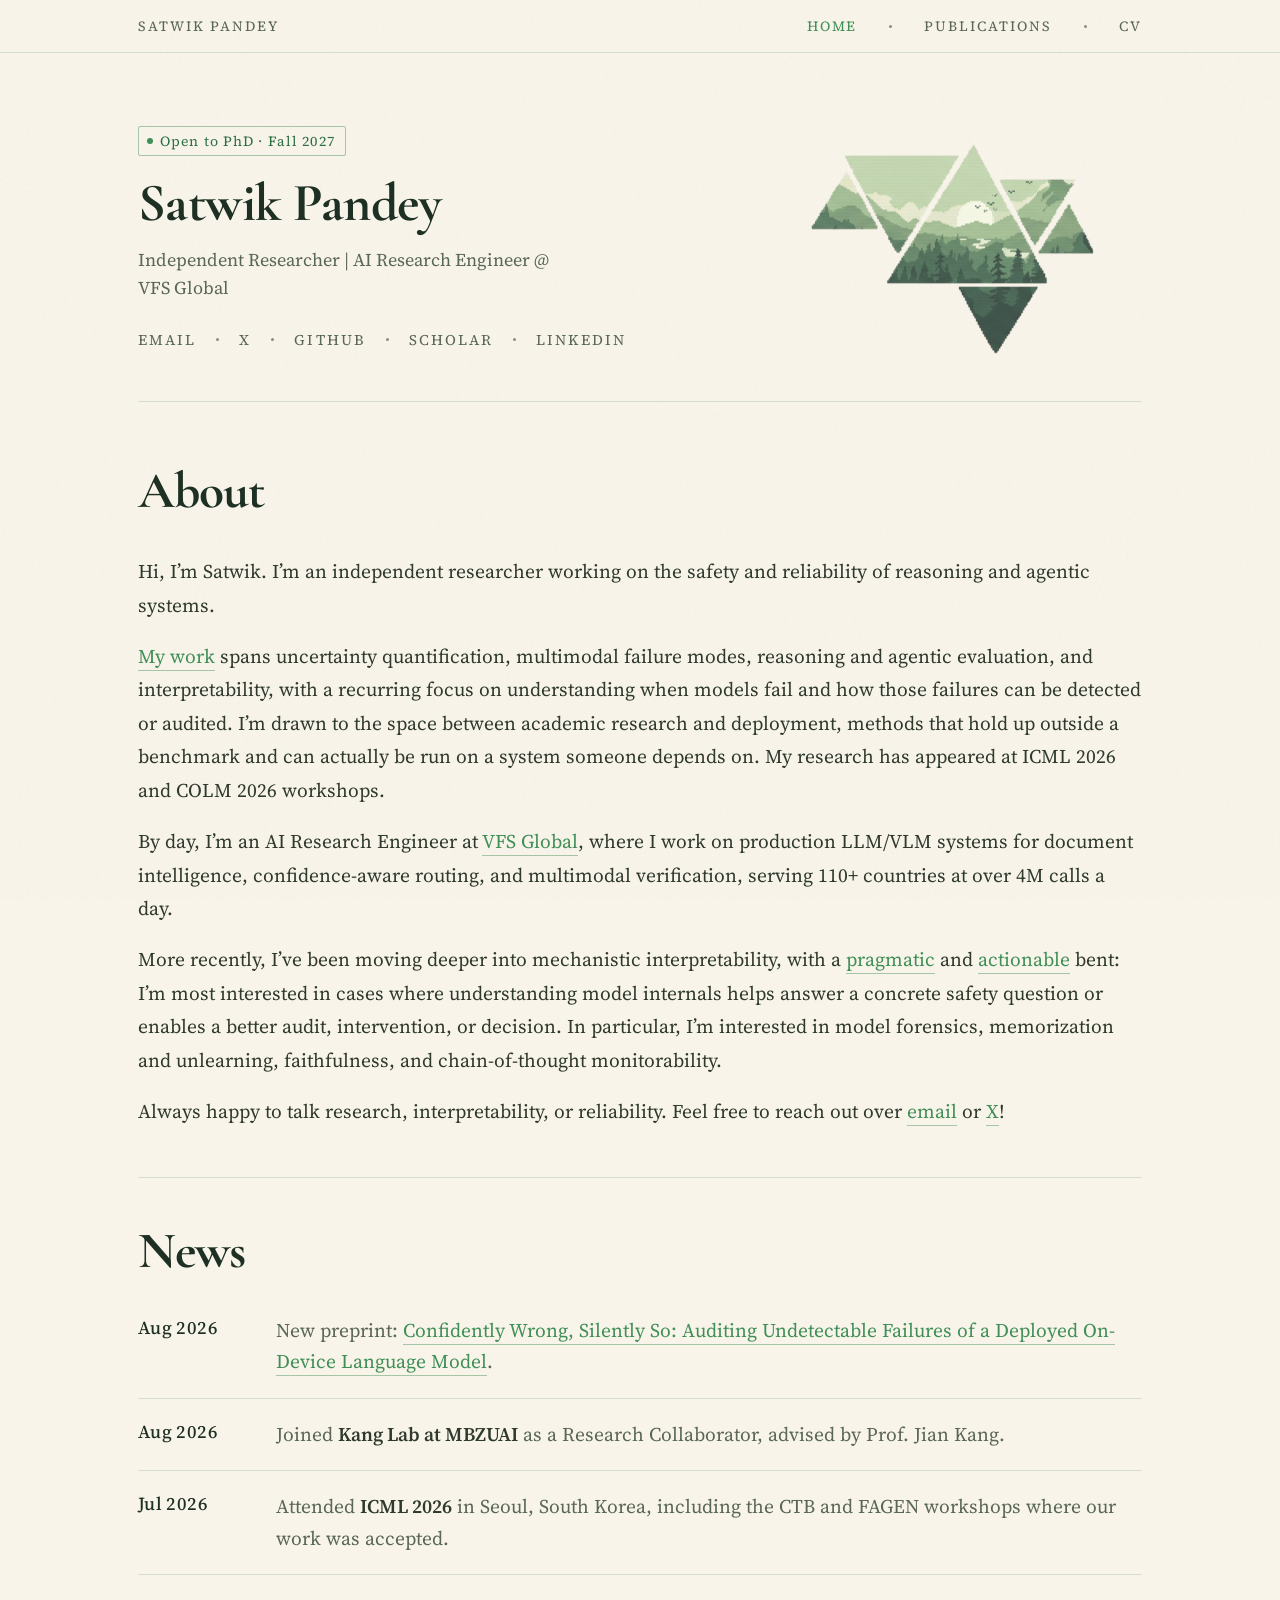
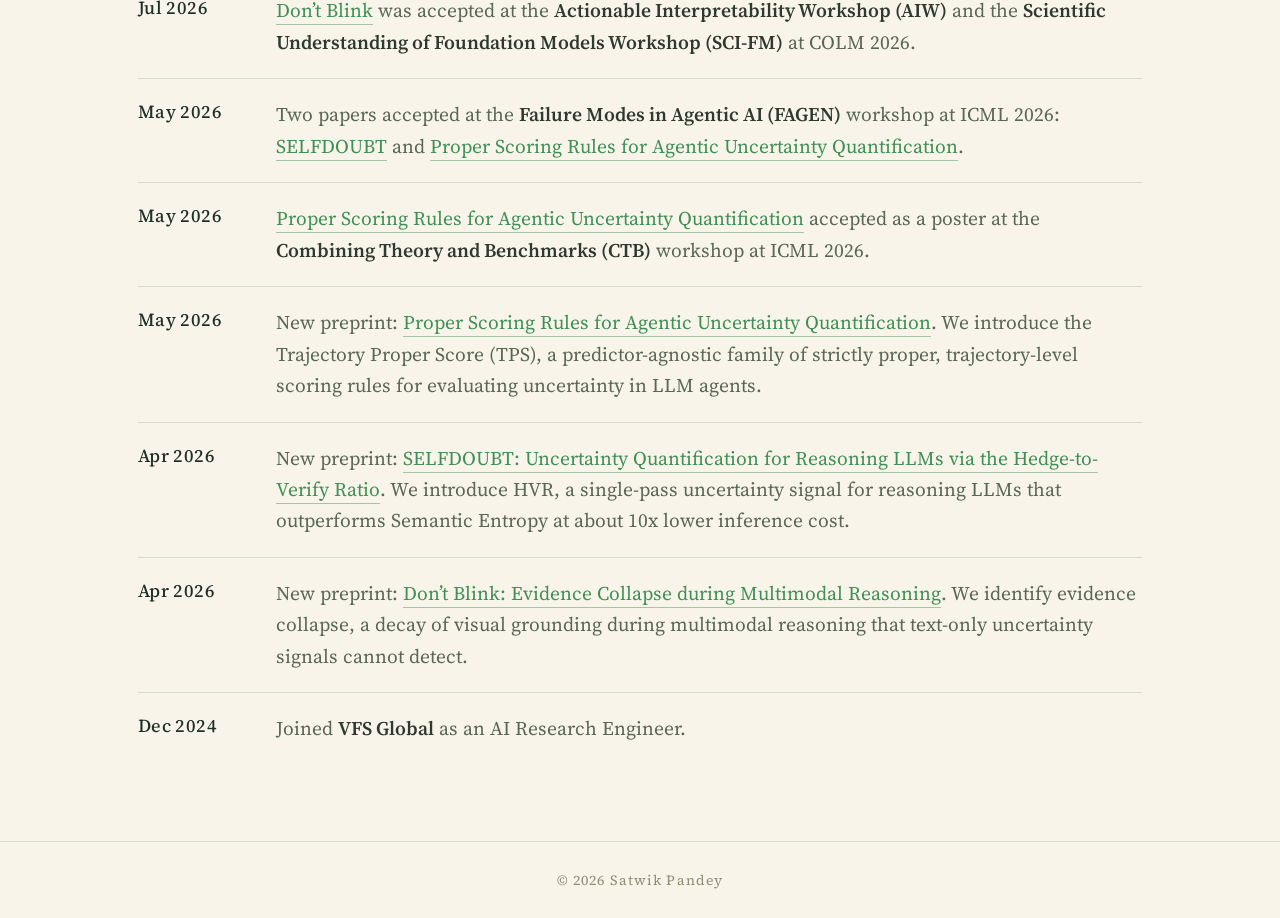
==== index.html @ 923b1b7b "completing about section" ====
<!DOCTYPE html>
<html lang="en">
<head>
<meta charset="UTF-8">
<meta name="viewport" content="width=device-width, initial-scale=1.0">
<title>Satwik Pandey</title>

<link rel="icon" type="image/svg+xml" href="favicon-animated.svg">
<link rel="shortcut icon" href="favicon-32x32.png">
<link rel="icon" type="image/png" sizes="32x32" href="favicon-32x32.png">
<link rel="icon" type="image/png" sizes="16x16" href="favicon-16x16.png">
<link rel="apple-touch-icon" sizes="180x180" href="apple-touch-icon.png">
<link rel="icon" type="image/png" sizes="512x512" href="favicon-512.png">

<link rel="preconnect" href="https://fonts.googleapis.com">
<link rel="preconnect" href="https://fonts.gstatic.com" crossorigin>
<link href="https://fonts.googleapis.com/css2?family=Cormorant+Garamond:ital,wght@0,300;0,400;0,500;0,600;0,700;1,300;1,400&family=EB+Garamond:ital,wght@0,400;0,500;1,400&family=Fraunces:opsz,wght@9..144,400;9..144,500;9..144,600;9..144,700&family=Libre+Baskerville:wght@400;700&family=Lora:wght@400;500;600&family=Newsreader:opsz,wght@6..72,400;6..72,500;6..72,600;6..72,700&family=Source+Serif+4:opsz,wght@8..60,400;8..60,500;8..60,600&family=Spectral:wght@400;500;600;700&display=swap" rel="stylesheet">

<style>
  *, *::before, *::after { box-sizing: border-box; margin: 0; padding: 0; }

  :root {
    --bg:              #f8f4ea;
    --surface:         #efe7d8;
    --text:            #2f3a2d;
    --text-muted:      #596754;
    --text-dim:        #8c8d74;
    --green:           #3f8f56;
    --green-dim:       #2c6f42;
    --green-faint:     rgba(63, 143, 86, 0.08);
    --green-edge:      rgba(63, 143, 86, 0.20);
    --green-border:    rgba(63, 143, 86, 0.45);
    --green-hover:     #61ad76;
    --heading:         #1e2f23;
    /* Font pair experiments: uncomment one pair and comment the active pair. */
    /* Original */
    /* --font-display: 'Cormorant Garamond', Georgia, serif; */
    /* --font-body:    'EB Garamond', Georgia, serif; */

    /* Round 1: cleaner editorial */
    /* --font-display: 'Newsreader', Georgia, serif;
    --font-body:    'Source Serif 4', Georgia, serif; */

    /* Round 2: distinctive / sharp */
    /* --font-display: 'Fraunces', Georgia, serif; 
    --font-body:    'Source Serif 4', Georgia, serif; */

    /* Round 3: classic / stable */
    /* --font-display: 'Libre Baskerville', Georgia, serif;
    --font-body:    'Lora', Georgia, serif; */

    /* Round 4: original title feel, cleaner body */
    --font-display: 'Cormorant Garamond', Georgia, serif;
    --font-body:    'Source Serif 4', Georgia, serif;

    /* Round 5: cohesive literary */
    /* --font-display: 'Spectral', Georgia, serif; */
    /* --font-body:    'Spectral', Georgia, serif; */
  }

  html { font-size: 18px; background: var(--bg); color: var(--text); -webkit-font-smoothing: antialiased; }
  body { font-family: var(--font-body); min-height: 100vh; position: relative; overflow-x: hidden; transition: background-color 0.25s ease, color 0.25s ease; }

  body::before {
    content: '';
    position: fixed;
    inset: 0;
    background-image: url("data:image/svg+xml,%3Csvg viewBox='0 0 256 256' xmlns='http://www.w3.org/2000/svg'%3E%3Cfilter id='noise'%3E%3CfeTurbulence type='fractalNoise' baseFrequency='0.9' numOctaves='4' stitchTiles='stitch'/%3E%3C/filter%3E%3Crect width='100%25' height='100%25' filter='url(%23noise)' opacity='1'/%3E%3C/svg%3E");
    opacity: 0.025;
    pointer-events: none;
    z-index: 0;
  }

  .container { max-width: 1100px; margin: 0 auto; padding: 0 48px; position: relative; z-index: 1; }

  .navbar { position: relative; z-index: 10; border-bottom: 1px solid var(--green-edge); padding: 0; }
  .navbar-inner { max-width: 1100px; margin: 0 auto; padding: 0 48px; display: flex; align-items: center; justify-content: space-between; height: 52px; }
  .navbar-name, .navbar-links a {
    font-family: var(--font-body); font-size: 0.78rem; letter-spacing: 0.14em; text-transform: uppercase;
    color: var(--text-muted); text-decoration: none; transition: color 0.2s;
  }
  .navbar-name { white-space: nowrap; }
  .navbar-name:hover, .navbar-links a:hover, .navbar-links a.active { color: var(--green); }
  .navbar-links { display: flex; align-items: center; gap: 32px; }
  .navbar-links .nav-dot { width: 3px; height: 3px; border-radius: 50%; background: var(--text-dim); }

  header { position: relative; padding-top: 64px; padding-bottom: 0; display: grid; grid-template-columns: 1fr 1fr; align-items: start; min-height: 300px; }
  .header-left { padding-top: 8px; }
  .phd-badge { display: inline-flex; align-items: center; gap: 7px; font-family: var(--font-body); font-size: 0.78rem; letter-spacing: 0.08em; color: var(--green-dim); border: 1px solid var(--green-border); border-radius: 2px; padding: 4px 10px 4px 8px; margin-bottom: 20px; }
  .phd-badge-dot { width: 6px; height: 6px; border-radius: 50%; background: var(--green); flex-shrink: 0; }
  .site-name { font-family: var(--font-display); font-weight: 700; font-size: clamp(2.5rem, 4.2vw, 4.4rem); letter-spacing: -0.01em; line-height: 1; color: var(--heading); margin-bottom: 16px; white-space: nowrap; }
  .site-tagline { font-size: 1rem; line-height: 1.55; color: var(--text-muted); margin-bottom: 28px; max-width: 430px; }
  .header-links { display: flex; gap: 20px; align-items: center; }
  .header-links a { font-family: var(--font-body); font-size: 0.82rem; letter-spacing: 0.14em; text-transform: uppercase; color: var(--text-muted); text-decoration: none; transition: color 0.2s; }
  .header-links a:hover { color: var(--green); }
  .header-links .dot { width: 3px; min-width: 3px; height: 3px; flex: 0 0 3px; border-radius: 50%; background: var(--text-dim); }

  .hero-visual { position: absolute; right: -190px; top: -28px; width: 760px; height: 430px; cursor: pointer; perspective: 1200px; transition: transform 0.08s linear; }
  .hero-visual:focus-visible { outline: 1px solid var(--green-border); outline-offset: 8px; }
  .hero-image { position: absolute; left: 50%; top: 50%; object-fit: contain; backface-visibility: hidden; -webkit-backface-visibility: hidden; mix-blend-mode: multiply; transition: transform 0.7s ease, opacity 0.7s ease; }
  .hero-image--tri { width: 100%; height: 100%; opacity: 0.8; filter: saturate(0.9) brightness(1.02) contrast(0.96); transform: translate(-50%, -50%) rotateY(0deg); }
  .hero-image--portrait { width: 252px; height: 252px; border-radius: 50%; object-fit: cover; object-position: center top; opacity: 1; filter: saturate(0.94) brightness(1) contrast(1); transform: translate(-50%, -50%) rotateY(180deg); }
  .hero-visual.is-flipped .hero-image--tri { transform: translate(-50%, -50%) rotateY(-180deg); }
  .hero-visual.is-flipped .hero-image--portrait { transform: translate(-50%, -50%) rotateY(0deg); }

  .content-stack { padding-top: 64px; padding-bottom: 96px; border-top: 1px solid var(--green-edge); margin-top: 48px; }
  .section-block { display: grid; grid-template-columns: 220px minmax(0, 1fr); gap: 0 72px; padding: 48px 0; border-bottom: 1px solid var(--green-edge); }
  .section-block:first-child { padding-top: 0; }
  .section-block:last-child { border-bottom: none; padding-bottom: 0; }

  .section-label { font-family: var(--font-body); font-size: 0.82rem; font-weight: 500; letter-spacing: 0.2em; text-transform: uppercase; color: var(--text-dim); }

  .about-section { display: block; }
  .about-section .section-label,
  .news-section .section-label { font-family: var(--font-display); font-size: clamp(2.05rem, 4vw, 3.15rem); font-weight: 700; letter-spacing: -0.02em; line-height: 1; text-transform: none; color: var(--heading); margin-bottom: 38px; }
  .about-body { width: 100%; max-width: none; }
  .about-body p { font-size: 1.08rem; font-weight: 400; line-height: 1.72; color: var(--text); margin-bottom: 18px; }
  .about-body p:last-child { margin-bottom: 0; }
  .about-body a { color: var(--green); text-decoration: none; border-bottom: 1px solid var(--green-border); transition: color 0.2s, border-color 0.2s; }
  .about-body a:hover { color: var(--green-hover); border-color: var(--green-hover); }

  .news-section { display: block; }
  .news-list { display: flex; flex-direction: column; gap: 0; width: 100%; }
  .news-item { display: grid; grid-template-columns: 110px minmax(0, 1fr); gap: 0 28px; padding: 20px 0; border-bottom: 1px solid var(--green-edge); }
  .news-item:first-child { padding-top: 0; }
  .news-item:last-child { border-bottom: none; padding-bottom: 0; }
  .news-date { font-size: 1.02rem; color: var(--heading); font-weight: 500; letter-spacing: 0.02em; white-space: nowrap; }
  .news-text { font-size: 1.08rem; font-weight: 400; line-height: 1.62; color: var(--text-muted); }
  .news-text strong { color: var(--text); font-weight: 600; }
  .news-text a { color: var(--green); text-decoration: none; border-bottom: 1px solid var(--green-border); transition: color 0.2s, border-color 0.2s; }
  .news-text a:hover { color: var(--green-hover); border-color: var(--green-hover); }

  footer { border-top: 1px solid var(--green-edge); padding: 28px 0; text-align: center; position: relative; z-index: 1; }
  footer p { font-size: 0.78rem; letter-spacing: 0.08em; color: var(--text-dim); font-family: var(--font-body); }
  footer a { color: var(--text-dim); text-decoration: none; transition: color 0.2s; }
  footer a:hover { color: var(--green); }

  @media (max-width: 768px) {
    .container { padding: 0 24px; }
    .navbar-inner { padding: 0 16px; }
    .navbar-name, .navbar-links a { font-size: 0.68rem; letter-spacing: 0.1em; }
    .navbar-links { gap: 10px; }
    header { grid-template-columns: 1fr; min-height: auto; padding-top: 40px; }
    .header-links { flex-wrap: wrap; row-gap: 14px; }
    .hero-visual { position: relative; right: auto; top: auto; width: 100%; max-width: 280px; height: 250px; margin: 32px auto 0; display: block; }
    .hero-image--portrait { width: 154px; height: 154px; }
    .content-stack { padding-top: 52px; }
    .section-block { grid-template-columns: 1fr; gap: 24px; padding: 42px 0; }
    .about-section .section-label,
    .news-section .section-label { margin-bottom: 30px; }
    .news-item { grid-template-columns: 1fr; gap: 4px; }
  }
</style>
</head>
<body>

<nav class="navbar">
  <div class="navbar-inner">
    <a href="index.html" class="navbar-name">Satwik Pandey</a>
    <div class="navbar-links">
      <a href="index.html" class="active" aria-current="page">Home</a>
      <div class="nav-dot"></div>
      <a href="publications.html">Publications</a>
      <div class="nav-dot"></div>
      <a href="cv.html">CV</a>
    </div>
  </div>
</nav>

<div class="container">
  <header>
    <div class="header-left">
      <div class="phd-badge">
        <span class="phd-badge-dot"></span>
        Open to PhD · Fall 2027
      </div>
      <h1 class="site-name">Satwik Pandey</h1>
      <p class="site-tagline">Independent Researcher | AI Research Engineer @ VFS Global</p>
      <nav class="header-links">
        <a href="mailto:psatwik2711@gmail.com">Email</a>
        <div class="dot"></div>
        <a href="https://x.com/ergo_edge" target="_blank" rel="noopener">X</a>
        <div class="dot"></div>
        <a href="https://github.com/satwik2711" target="_blank" rel="noopener">GitHub</a>
        <div class="dot"></div>
        <a href="https://scholar.google.com/citations?view_op=list_works&hl=en&authuser=2&user=28p0C3wAAAAJ" target="_blank" rel="noopener">Scholar</a>
        <div class="dot"></div>
        <a href="https://linkedin.com/in/satwik-pandey" target="_blank" rel="noopener">LinkedIn</a>
      </nav>
    </div>

    <figure class="hero-visual" id="heroVisual" role="button" tabindex="0" aria-label="Switch between portrait and triangle artwork" aria-pressed="false">
      <img class="hero-image hero-image--tri" src="tri-green.png" alt="Green pixel-art triangles containing a mountain, forest, and lake" onerror="this.style.display='none'" />
      <img class="hero-image hero-image--portrait" src="resume-img.jpg" alt="Satwik Pandey" onerror="this.style.display='none'" />
    </figure>
  </header>

  <main class="content-stack">
    <section class="section-block about-section">
      <h2 class="section-label">About</h2>
      <div class="about-body">
        <p>Hi, I’m Satwik. I’m an independent researcher working on the safety and reliability of reasoning and agentic systems.</p>
        <p><a href="publications.html">My work</a> spans uncertainty quantification, multimodal failure modes, reasoning and agentic evaluation, and interpretability, with a recurring focus on understanding when models fail and how those failures can be detected or audited. I’m drawn to the space between academic research and deployment, methods that hold up outside a benchmark and can actually be run on a system someone depends on. My research has appeared at ICML 2026 and COLM 2026 workshops.</p>
        <p>By day, I’m an AI Research Engineer at <a href="https://www.vfsglobal.com/en/general/about.html?from_section=0" target="_blank" rel="noopener">VFS Global</a>, where I work on production LLM/VLM systems for document intelligence, confidence-aware routing, and multimodal verification, serving 110+ countries at over 4M calls a day.</p>
        <p>More recently, I’ve been moving deeper into mechanistic interpretability, with a <a href="https://www.alignmentforum.org/posts/StENzDcD3kpfGJssR/a-pragmatic-vision-for-interpretability" target="_blank" rel="noopener">pragmatic</a> and <a href="https://actionable-interpretability-guide.github.io/paper.pdf" target="_blank" rel="noopener">actionable</a> bent: I’m most interested in cases where understanding model internals helps answer a concrete safety question or enables a better audit, intervention, or decision. In particular, I’m interested in model forensics, memorization and unlearning, faithfulness, and chain-of-thought monitorability.</p>
        <p>Always happy to talk research, interpretability, or reliability. Feel free to reach out over <a href="mailto:psatwik2711@gmail.com">email</a> or <a href="https://x.com/ergo_edge" target="_blank" rel="noopener">X</a>!</p>
      </div>
    </section>

    <section class="section-block news-section">
      <h2 class="section-label">News</h2>
      <div class="news-list">
        <div class="news-item">
          <div class="news-date">Aug 2026</div>
          <p class="news-text">New preprint: <a href="https://arxiv.org/abs/2608.23663" target="_blank" rel="noopener">Confidently Wrong, Silently So: Auditing Undetectable Failures of a Deployed On-Device Language Model</a>.</p>
        </div>
        <div class="news-item">
          <div class="news-date">Aug 2026</div>
          <p class="news-text">Joined <strong>Kang Lab at MBZUAI</strong> as a Research Collaborator, advised by Prof. Jian Kang.</p>
        </div>
        <div class="news-item">
          <div class="news-date">Jul 2026</div>
          <p class="news-text">Attended <strong>ICML 2026</strong> in Seoul, South Korea, including the CTB and FAGEN workshops where our work was accepted.</p>
        </div>
        <div class="news-item">
          <div class="news-date">Jul 2026</div>
          <p class="news-text"><a href="https://arxiv.org/abs/2604.04207" target="_blank" rel="noopener">Don’t Blink</a> was accepted at the <strong>Actionable Interpretability Workshop (AIW)</strong> and the <strong>Scientific Understanding of Foundation Models Workshop (SCI-FM)</strong> at COLM 2026.</p>
        </div>
        <div class="news-item">
          <div class="news-date">May 2026</div>
          <p class="news-text">Two papers accepted at the <strong>Failure Modes in Agentic AI (FAGEN)</strong> workshop at ICML 2026: <a href="https://arxiv.org/abs/2604.06389" target="_blank" rel="noopener">SELFDOUBT</a> and <a href="https://arxiv.org/abs/2605.24756" target="_blank" rel="noopener">Proper Scoring Rules for Agentic Uncertainty Quantification</a>.</p>
        </div>
        <div class="news-item">
          <div class="news-date">May 2026</div>
          <p class="news-text"><a href="https://arxiv.org/abs/2605.24756" target="_blank" rel="noopener">Proper Scoring Rules for Agentic Uncertainty Quantification</a> accepted as a poster at the <strong>Combining Theory and Benchmarks (CTB)</strong> workshop at ICML 2026.</p>
        </div>
        <div class="news-item">
          <div class="news-date">May 2026</div>
          <p class="news-text">New preprint: <a href="https://arxiv.org/abs/2605.24756" target="_blank" rel="noopener">Proper Scoring Rules for Agentic Uncertainty Quantification</a>. We introduce the Trajectory Proper Score (TPS), a predictor-agnostic family of strictly proper, trajectory-level scoring rules for evaluating uncertainty in LLM agents.</p>
        </div>
        <div class="news-item">
          <div class="news-date">Apr 2026</div>
          <p class="news-text">New preprint: <a href="https://arxiv.org/abs/2604.06389" target="_blank" rel="noopener">SELFDOUBT: Uncertainty Quantification for Reasoning LLMs via the Hedge-to-Verify Ratio</a>. We introduce HVR, a single-pass uncertainty signal for reasoning LLMs that outperforms Semantic Entropy at about 10x lower inference cost.</p>
        </div>
        <div class="news-item">
          <div class="news-date">Apr 2026</div>
          <p class="news-text">New preprint: <a href="https://arxiv.org/abs/2604.04207" target="_blank" rel="noopener">Don’t Blink: Evidence Collapse during Multimodal Reasoning</a>. We identify evidence collapse, a decay of visual grounding during multimodal reasoning that text-only uncertainty signals cannot detect.</p>
        </div>
        <div class="news-item">
          <div class="news-date">Dec 2024</div>
          <p class="news-text">Joined <strong>VFS Global</strong> as an AI Research Engineer.</p>
        </div>
      </div>
    </section>

  </main>
</div>

<footer>
  <div class="container">
    <p>© 2026 Satwik Pandey</p>
  </div>
</footer>

<script>
  const hero = document.getElementById('heroVisual');
  if (hero) {
    const prefersReducedMotion = window.matchMedia('(prefers-reduced-motion: reduce)').matches;
    const flipHero = () => {
      hero.classList.toggle('is-flipped');
      hero.setAttribute('aria-pressed', hero.classList.contains('is-flipped'));
    };

    hero.addEventListener('click', flipHero);
    hero.addEventListener('keydown', (event) => {
      if (event.key === 'Enter' || event.key === ' ') {
        event.preventDefault();
        flipHero();
      }
    });

    if (!prefersReducedMotion) {
      setInterval(flipHero, 10000);
    }

    window.addEventListener('scroll', () => {
      const y = Math.min(window.scrollY, 300);
      hero.style.transform = 'translateY(' + (y * 0.04) + 'px)';
    }, { passive: true });
  }
</script>

</body>
</html>
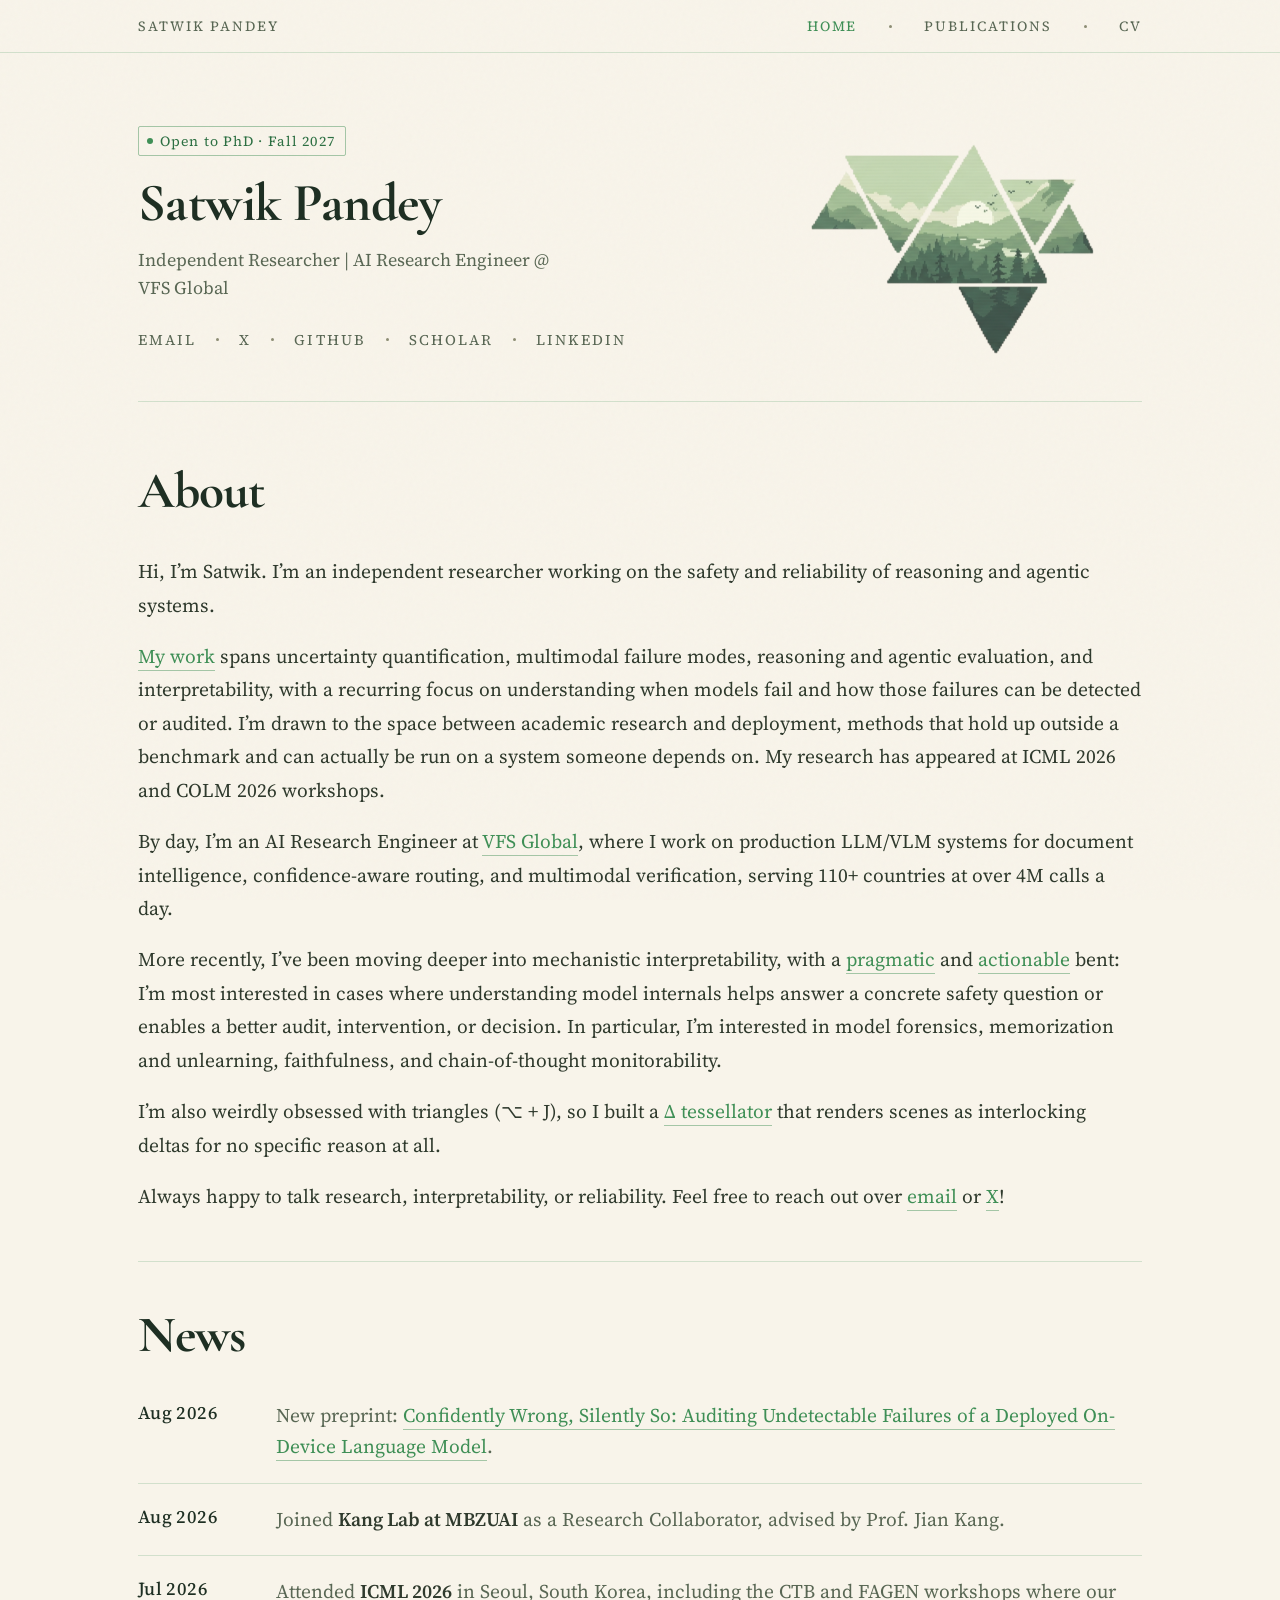
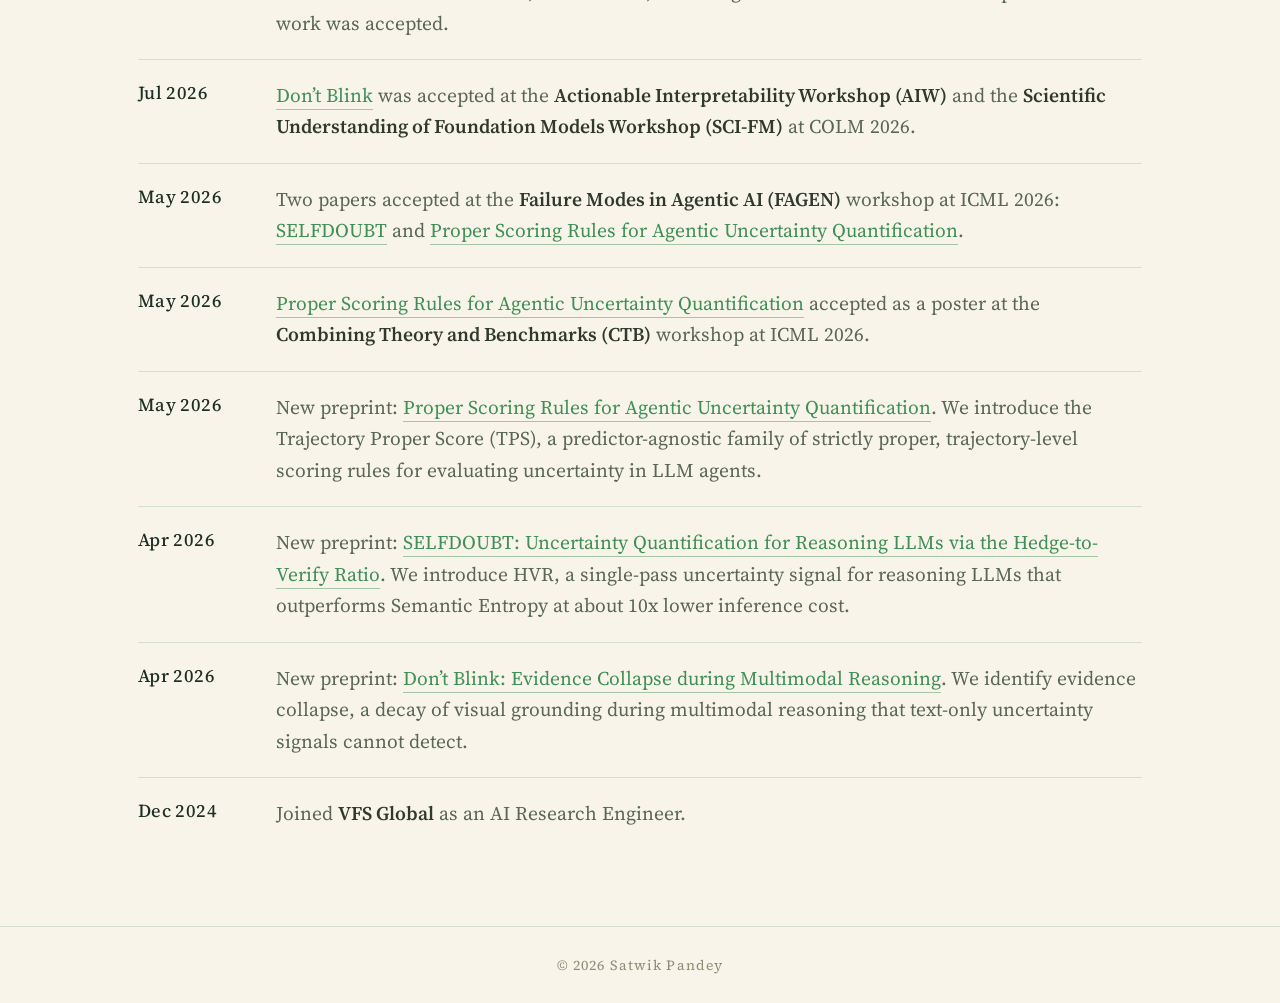
==== commit 9a332c3a: "tessalator" ====
--- a/index.html
+++ b/index.html
@@ -6,11 +6,11 @@
 <title>Satwik Pandey</title>
 
 <link rel="icon" type="image/svg+xml" href="favicon-animated.svg">
-<link rel="shortcut icon" href="favicon-32x32.png">
-<link rel="icon" type="image/png" sizes="32x32" href="favicon-32x32.png">
-<link rel="icon" type="image/png" sizes="16x16" href="favicon-16x16.png">
-<link rel="apple-touch-icon" sizes="180x180" href="apple-touch-icon.png">
-<link rel="icon" type="image/png" sizes="512x512" href="favicon-512.png">
+<link rel="shortcut icon" href="artifacts/favicons/favicon-32x32.png">
+<link rel="icon" type="image/png" sizes="32x32" href="artifacts/favicons/favicon-32x32.png">
+<link rel="icon" type="image/png" sizes="16x16" href="artifacts/favicons/favicon-16x16.png">
+<link rel="apple-touch-icon" sizes="180x180" href="artifacts/favicons/apple-touch-icon.png">
+<link rel="icon" type="image/png" sizes="512x512" href="artifacts/favicons/favicon-512.png">
 
 <link rel="preconnect" href="https://fonts.googleapis.com">
 <link rel="preconnect" href="https://fonts.gstatic.com" crossorigin>
@@ -190,8 +190,8 @@
     </div>
 
     <figure class="hero-visual" id="heroVisual" role="button" tabindex="0" aria-label="Switch between portrait and triangle artwork" aria-pressed="false">
-      <img class="hero-image hero-image--tri" src="tri-green.png" alt="Green pixel-art triangles containing a mountain, forest, and lake" onerror="this.style.display='none'" />
-      <img class="hero-image hero-image--portrait" src="resume-img.jpg" alt="Satwik Pandey" onerror="this.style.display='none'" />
+      <img class="hero-image hero-image--tri" src="artifacts/images/tri-green.png" alt="Green pixel-art triangles containing a mountain, forest, and lake" onerror="this.style.display='none'" />
+      <img class="hero-image hero-image--portrait" src="artifacts/images/resume-img.jpg" alt="Satwik Pandey" onerror="this.style.display='none'" />
     </figure>
   </header>
 
@@ -203,6 +203,7 @@
         <p><a href="publications.html">My work</a> spans uncertainty quantification, multimodal failure modes, reasoning and agentic evaluation, and interpretability, with a recurring focus on understanding when models fail and how those failures can be detected or audited. I’m drawn to the space between academic research and deployment, methods that hold up outside a benchmark and can actually be run on a system someone depends on. My research has appeared at ICML 2026 and COLM 2026 workshops.</p>
         <p>By day, I’m an AI Research Engineer at <a href="https://www.vfsglobal.com/en/general/about.html?from_section=0" target="_blank" rel="noopener">VFS Global</a>, where I work on production LLM/VLM systems for document intelligence, confidence-aware routing, and multimodal verification, serving 110+ countries at over 4M calls a day.</p>
         <p>More recently, I’ve been moving deeper into mechanistic interpretability, with a <a href="https://www.alignmentforum.org/posts/StENzDcD3kpfGJssR/a-pragmatic-vision-for-interpretability" target="_blank" rel="noopener">pragmatic</a> and <a href="https://actionable-interpretability-guide.github.io/paper.pdf" target="_blank" rel="noopener">actionable</a> bent: I’m most interested in cases where understanding model internals helps answer a concrete safety question or enables a better audit, intervention, or decision. In particular, I’m interested in model forensics, memorization and unlearning, faithfulness, and chain-of-thought monitorability.</p>
+        <p>I’m also weirdly obsessed with triangles (⌥ + J), so I built a <a href="triangles.html">∆ tessellator</a> that renders scenes as interlocking deltas for no specific reason at all.</p>
         <p>Always happy to talk research, interpretability, or reliability. Feel free to reach out over <a href="mailto:psatwik2711@gmail.com">email</a> or <a href="https://x.com/ergo_edge" target="_blank" rel="noopener">X</a>!</p>
       </div>
     </section>
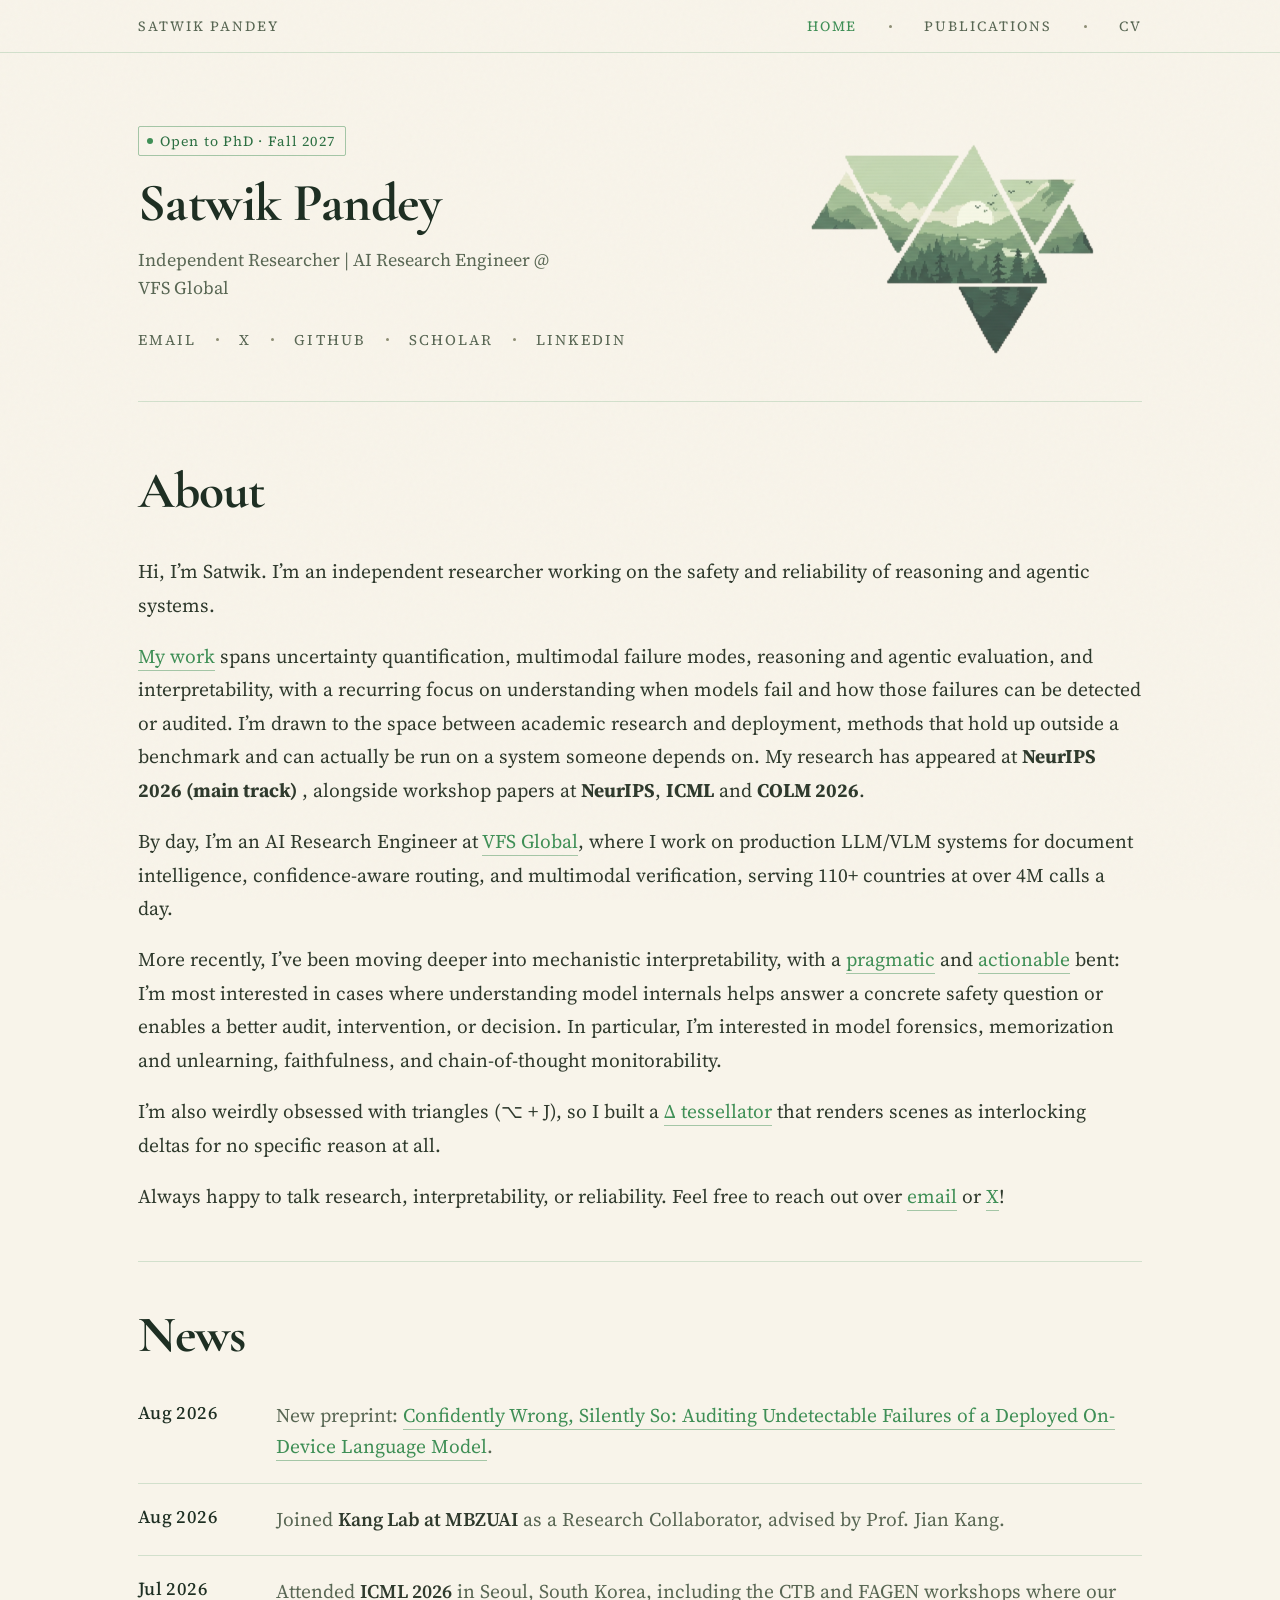
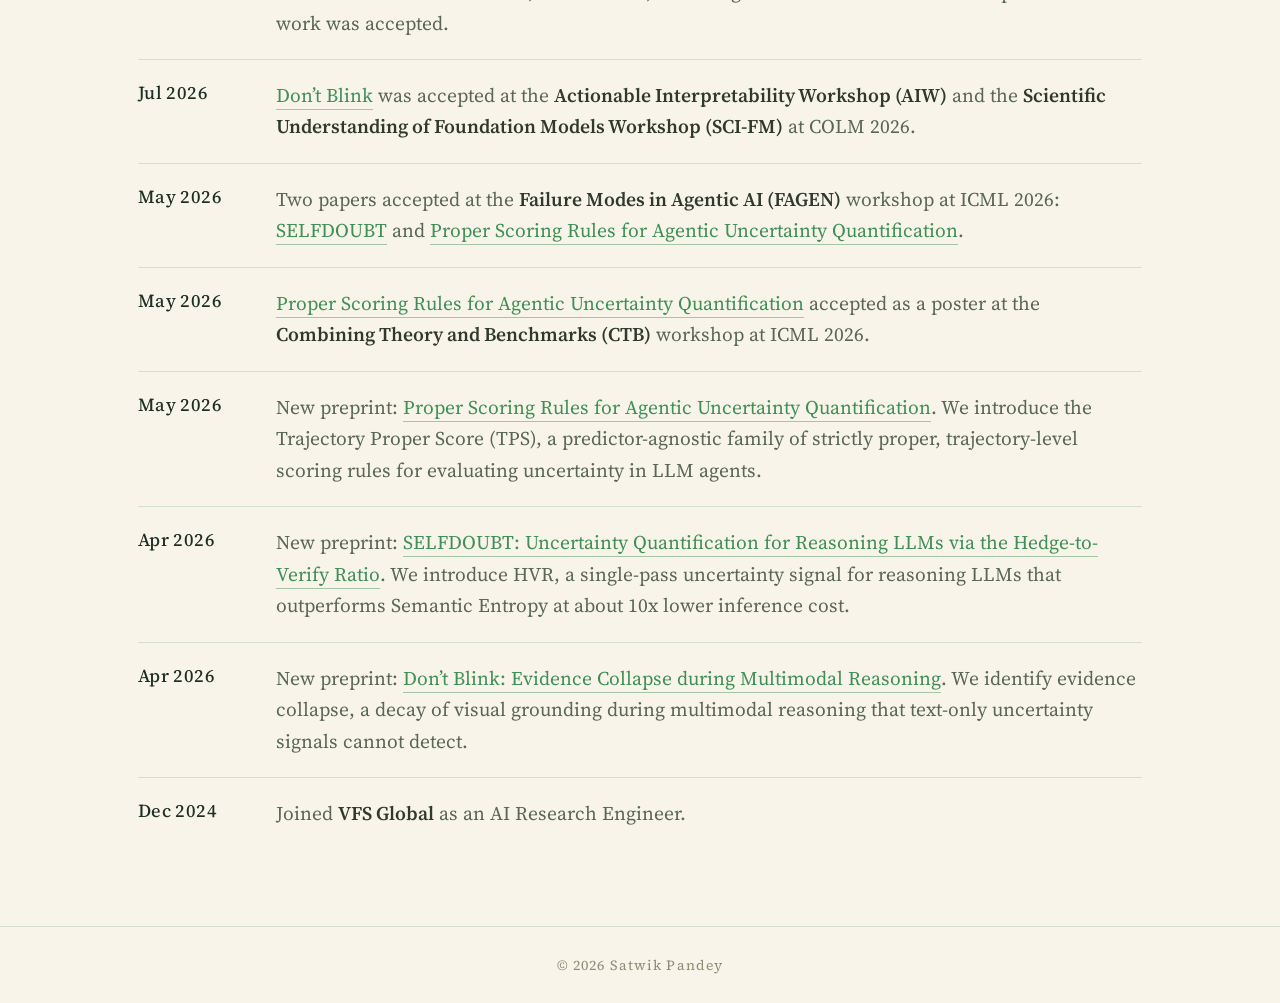
==== commit bd723e82: "updated resumes" ====
--- a/index.html
+++ b/index.html
@@ -200,7 +200,7 @@
       <h2 class="section-label">About</h2>
       <div class="about-body">
         <p>Hi, I’m Satwik. I’m an independent researcher working on the safety and reliability of reasoning and agentic systems.</p>
-        <p><a href="publications.html">My work</a> spans uncertainty quantification, multimodal failure modes, reasoning and agentic evaluation, and interpretability, with a recurring focus on understanding when models fail and how those failures can be detected or audited. I’m drawn to the space between academic research and deployment, methods that hold up outside a benchmark and can actually be run on a system someone depends on. My research has appeared at ICML 2026 and COLM 2026 workshops.</p>
+        <p><a href="publications.html">My work</a> spans uncertainty quantification, multimodal failure modes, reasoning and agentic evaluation, and interpretability, with a recurring focus on understanding when models fail and how those failures can be detected or audited. I’m drawn to the space between academic research and deployment, methods that hold up outside a benchmark and can actually be run on a system someone depends on. My research has appeared at <strong>NeurIPS 2026 (main track)</strong> , alongside workshop papers at <strong>NeurIPS</strong>, <strong>ICML</strong> and <strong>COLM 2026</strong>.</p>
         <p>By day, I’m an AI Research Engineer at <a href="https://www.vfsglobal.com/en/general/about.html?from_section=0" target="_blank" rel="noopener">VFS Global</a>, where I work on production LLM/VLM systems for document intelligence, confidence-aware routing, and multimodal verification, serving 110+ countries at over 4M calls a day.</p>
         <p>More recently, I’ve been moving deeper into mechanistic interpretability, with a <a href="https://www.alignmentforum.org/posts/StENzDcD3kpfGJssR/a-pragmatic-vision-for-interpretability" target="_blank" rel="noopener">pragmatic</a> and <a href="https://actionable-interpretability-guide.github.io/paper.pdf" target="_blank" rel="noopener">actionable</a> bent: I’m most interested in cases where understanding model internals helps answer a concrete safety question or enables a better audit, intervention, or decision. In particular, I’m interested in model forensics, memorization and unlearning, faithfulness, and chain-of-thought monitorability.</p>
         <p>I’m also weirdly obsessed with triangles (⌥ + J), so I built a <a href="triangles.html">∆ tessellator</a> that renders scenes as interlocking deltas for no specific reason at all.</p>
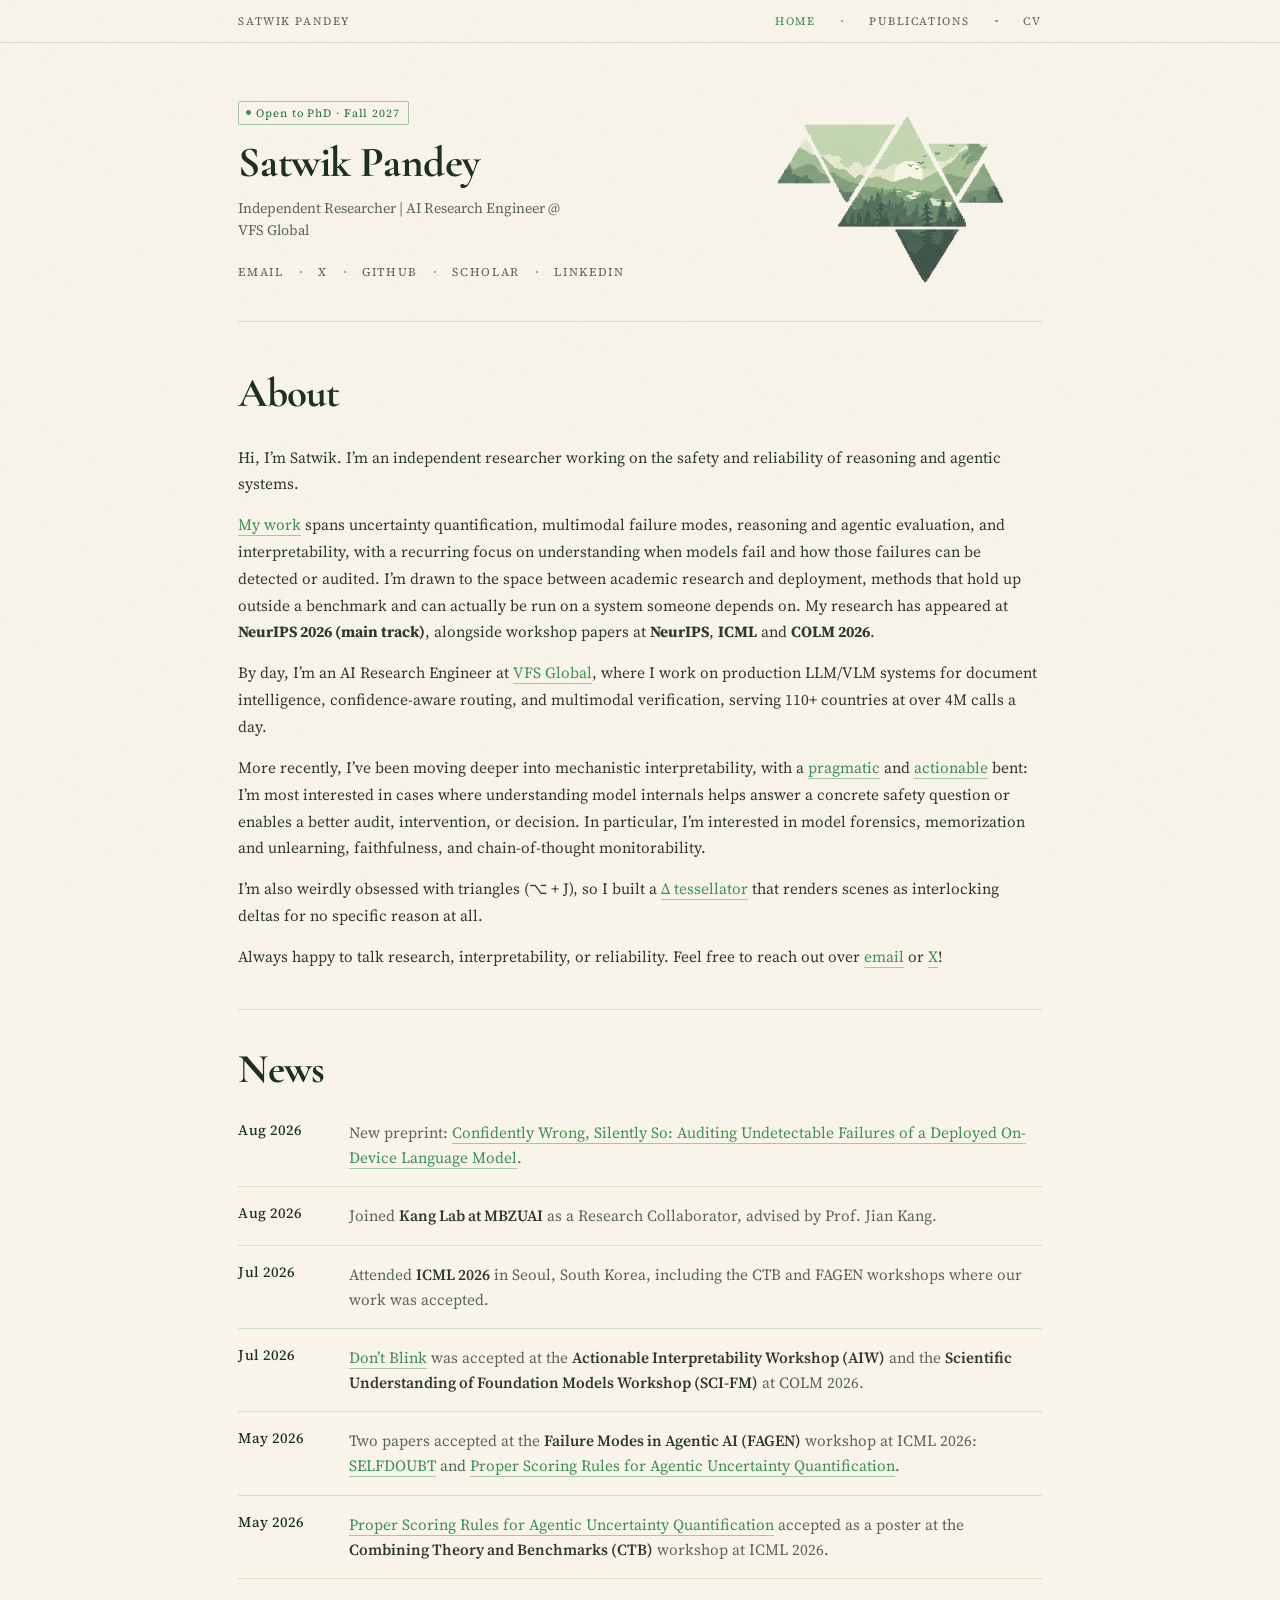
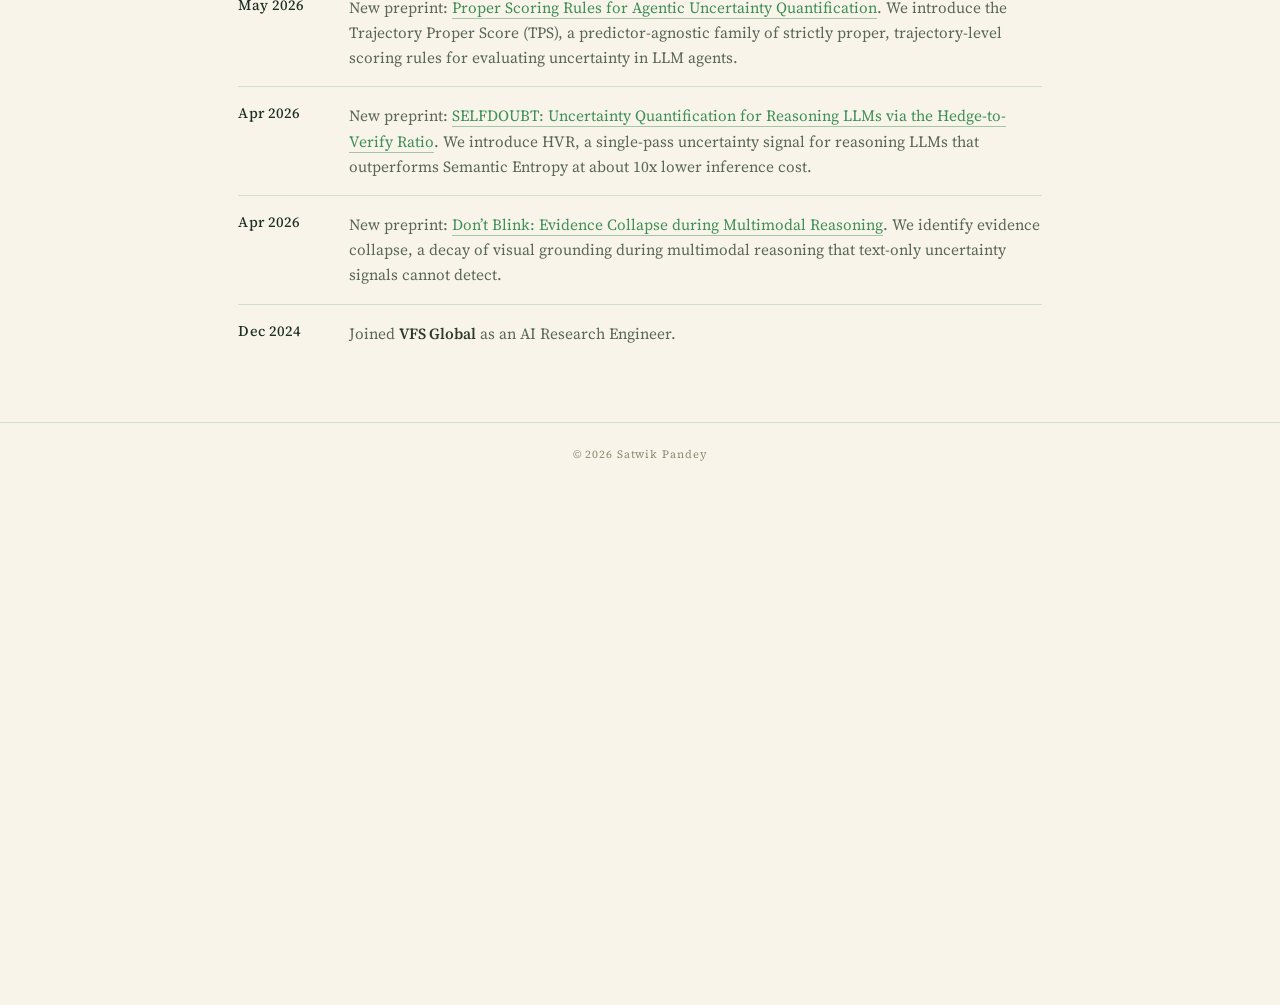
==== commit e6cb27cd: "0.8" ====
--- a/index.html
+++ b/index.html
@@ -150,6 +150,9 @@
     .news-section .section-label { margin-bottom: 30px; }
     .news-item { grid-template-columns: 1fr; gap: 4px; }
   }
+
+  /* Site-wide 80% scale; min-height compensates so short pages still fill the screen. */
+  body { zoom: .8; min-height: 125vh; }
 </style>
 </head>
 <body>
@@ -200,7 +203,7 @@
       <h2 class="section-label">About</h2>
       <div class="about-body">
         <p>Hi, I’m Satwik. I’m an independent researcher working on the safety and reliability of reasoning and agentic systems.</p>
-        <p><a href="publications.html">My work</a> spans uncertainty quantification, multimodal failure modes, reasoning and agentic evaluation, and interpretability, with a recurring focus on understanding when models fail and how those failures can be detected or audited. I’m drawn to the space between academic research and deployment, methods that hold up outside a benchmark and can actually be run on a system someone depends on. My research has appeared at <strong>NeurIPS 2026 (main track)</strong> , alongside workshop papers at <strong>NeurIPS</strong>, <strong>ICML</strong> and <strong>COLM 2026</strong>.</p>
+        <p><a href="publications.html">My work</a> spans uncertainty quantification, multimodal failure modes, reasoning and agentic evaluation, and interpretability, with a recurring focus on understanding when models fail and how those failures can be detected or audited. I’m drawn to the space between academic research and deployment, methods that hold up outside a benchmark and can actually be run on a system someone depends on. My research has appeared at <strong>NeurIPS 2026 (main track)</strong>, alongside workshop papers at <strong>NeurIPS</strong>, <strong>ICML</strong> and <strong>COLM 2026</strong>.</p>
         <p>By day, I’m an AI Research Engineer at <a href="https://www.vfsglobal.com/en/general/about.html?from_section=0" target="_blank" rel="noopener">VFS Global</a>, where I work on production LLM/VLM systems for document intelligence, confidence-aware routing, and multimodal verification, serving 110+ countries at over 4M calls a day.</p>
         <p>More recently, I’ve been moving deeper into mechanistic interpretability, with a <a href="https://www.alignmentforum.org/posts/StENzDcD3kpfGJssR/a-pragmatic-vision-for-interpretability" target="_blank" rel="noopener">pragmatic</a> and <a href="https://actionable-interpretability-guide.github.io/paper.pdf" target="_blank" rel="noopener">actionable</a> bent: I’m most interested in cases where understanding model internals helps answer a concrete safety question or enables a better audit, intervention, or decision. In particular, I’m interested in model forensics, memorization and unlearning, faithfulness, and chain-of-thought monitorability.</p>
         <p>I’m also weirdly obsessed with triangles (⌥ + J), so I built a <a href="triangles.html">∆ tessellator</a> that renders scenes as interlocking deltas for no specific reason at all.</p>
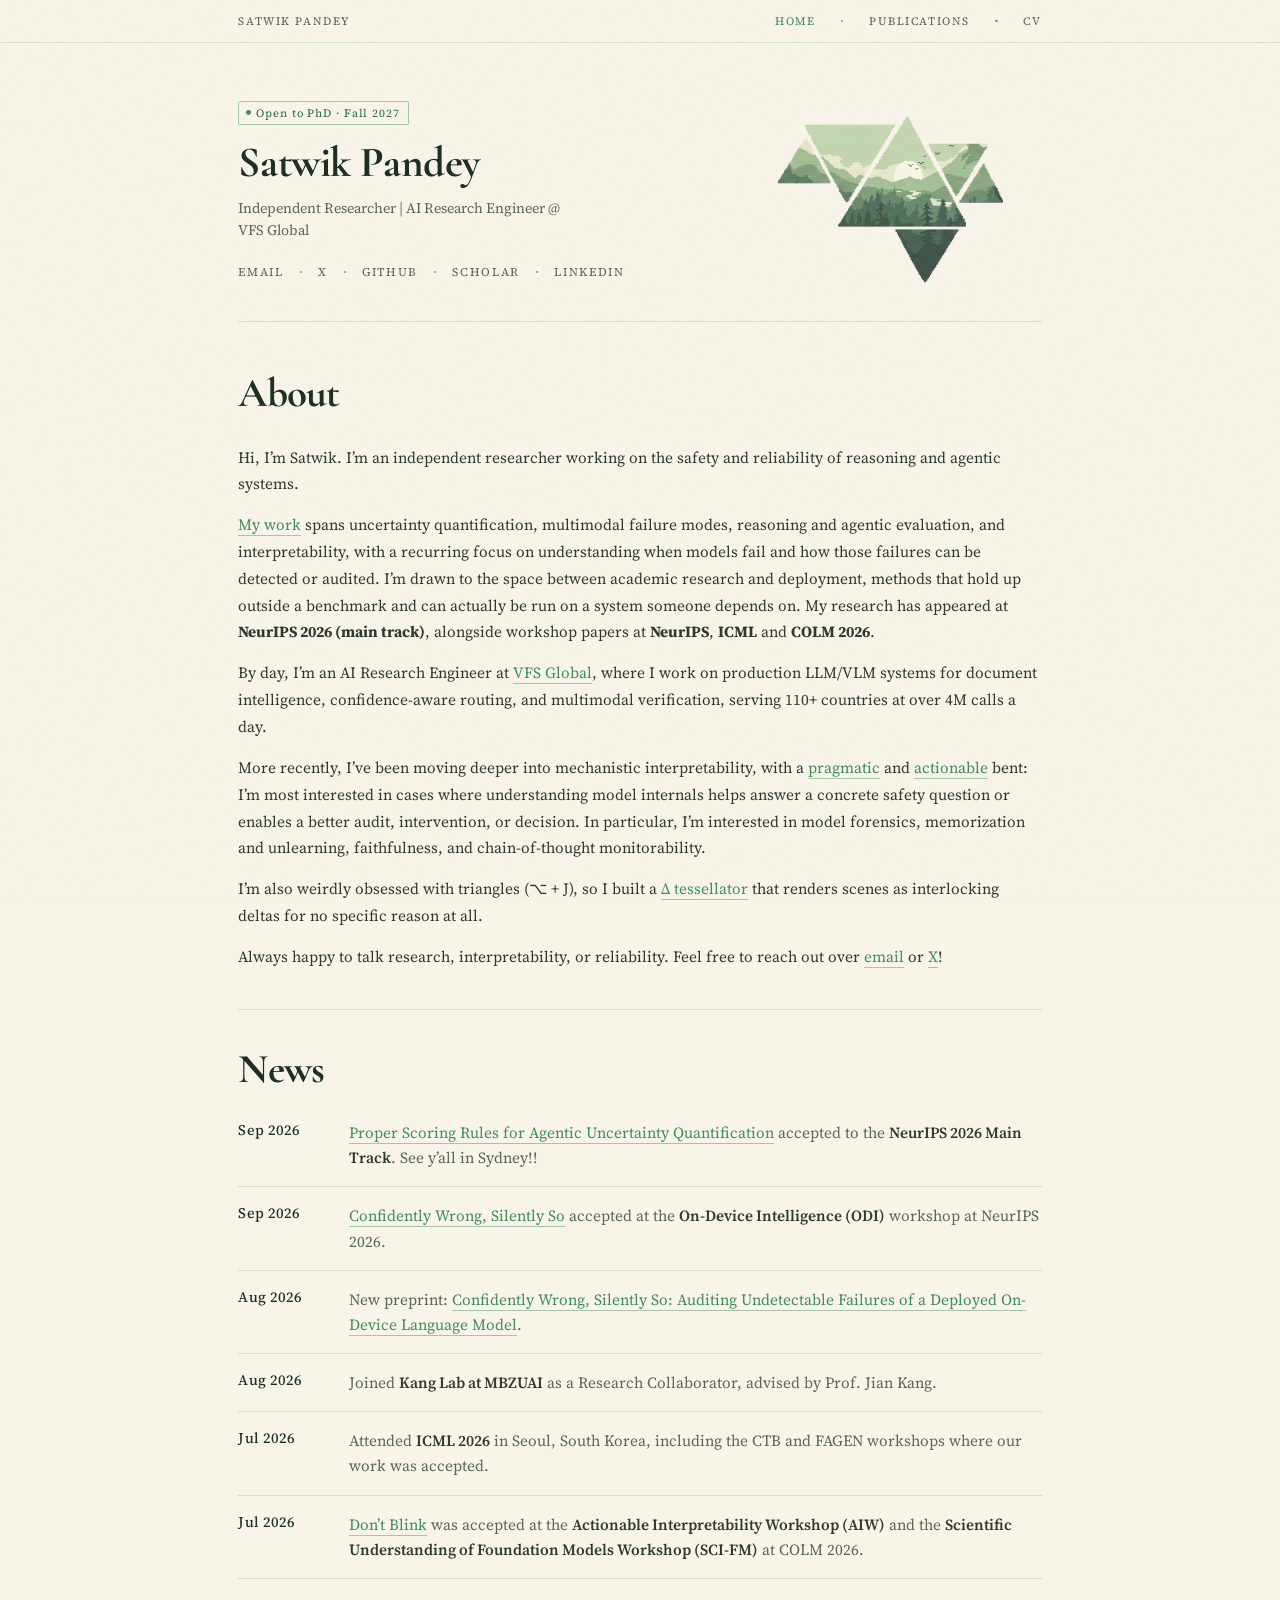
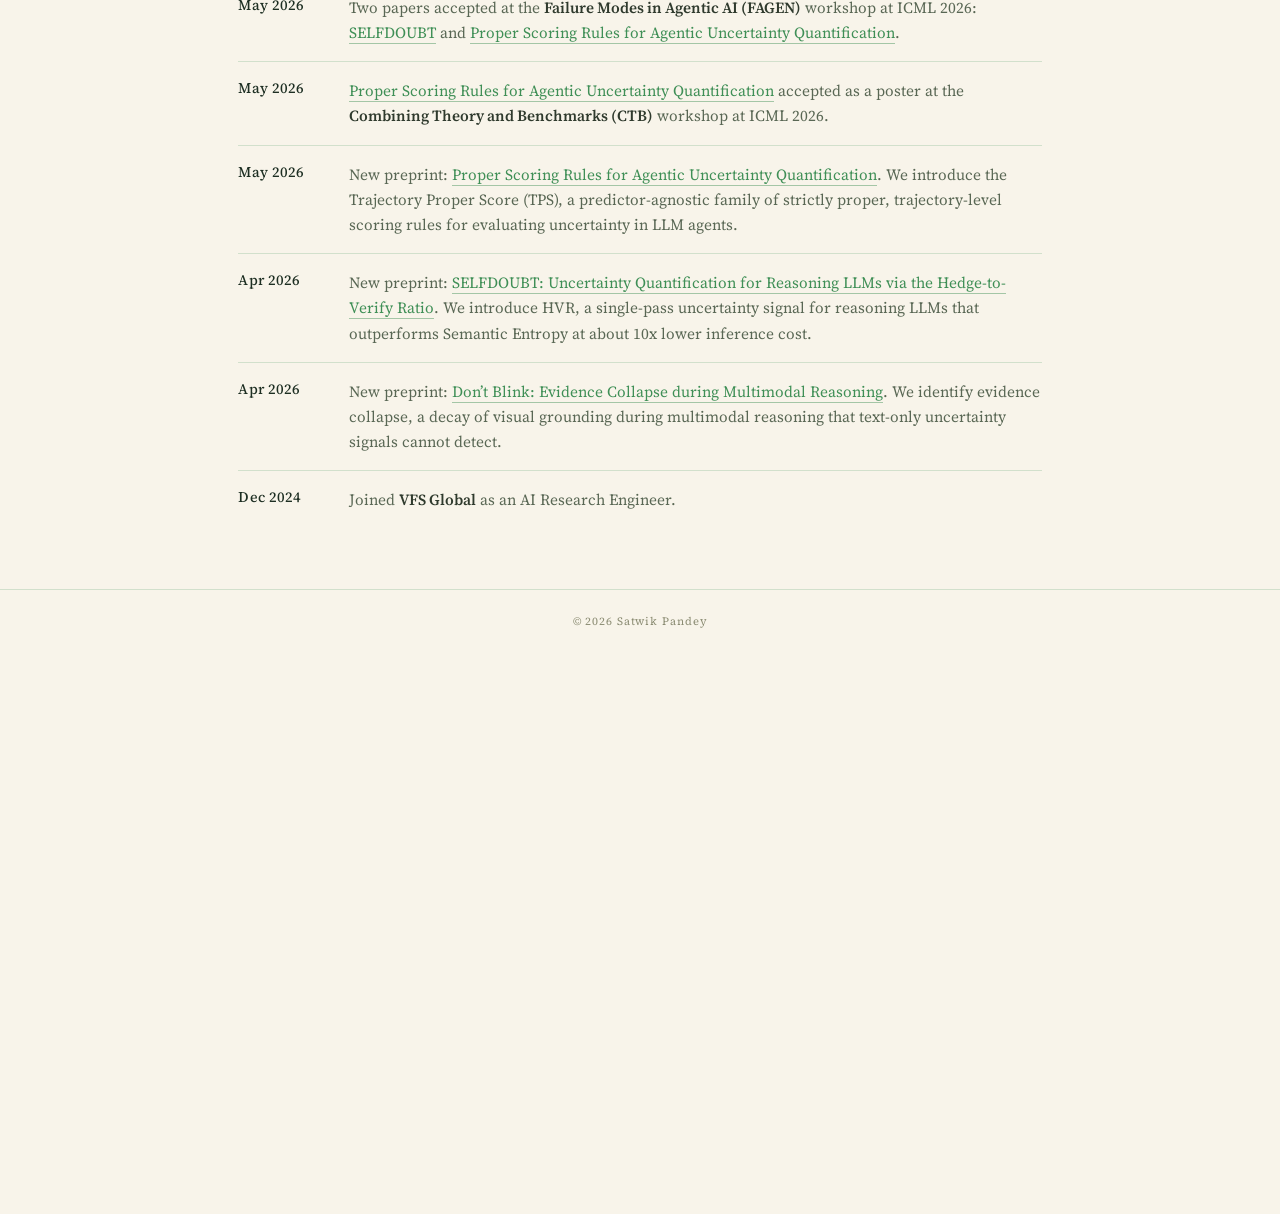
==== commit 8062cb52: "news" ====
--- a/index.html
+++ b/index.html
@@ -215,6 +215,14 @@
       <h2 class="section-label">News</h2>
       <div class="news-list">
         <div class="news-item">
+          <div class="news-date">Sep 2026</div>
+          <p class="news-text"><a href="https://arxiv.org/abs/2605.24756" target="_blank" rel="noopener">Proper Scoring Rules for Agentic Uncertainty Quantification</a> accepted to the <strong>NeurIPS 2026 Main Track</strong>. See y’all in Sydney!!</p>
+        </div>
+        <div class="news-item">
+          <div class="news-date">Sep 2026</div>
+          <p class="news-text"><a href="https://arxiv.org/abs/2608.23663" target="_blank" rel="noopener">Confidently Wrong, Silently So</a> accepted at the <strong>On-Device Intelligence (ODI)</strong> workshop at NeurIPS 2026.</p>
+        </div>
+        <div class="news-item">
           <div class="news-date">Aug 2026</div>
           <p class="news-text">New preprint: <a href="https://arxiv.org/abs/2608.23663" target="_blank" rel="noopener">Confidently Wrong, Silently So: Auditing Undetectable Failures of a Deployed On-Device Language Model</a>.</p>
         </div>
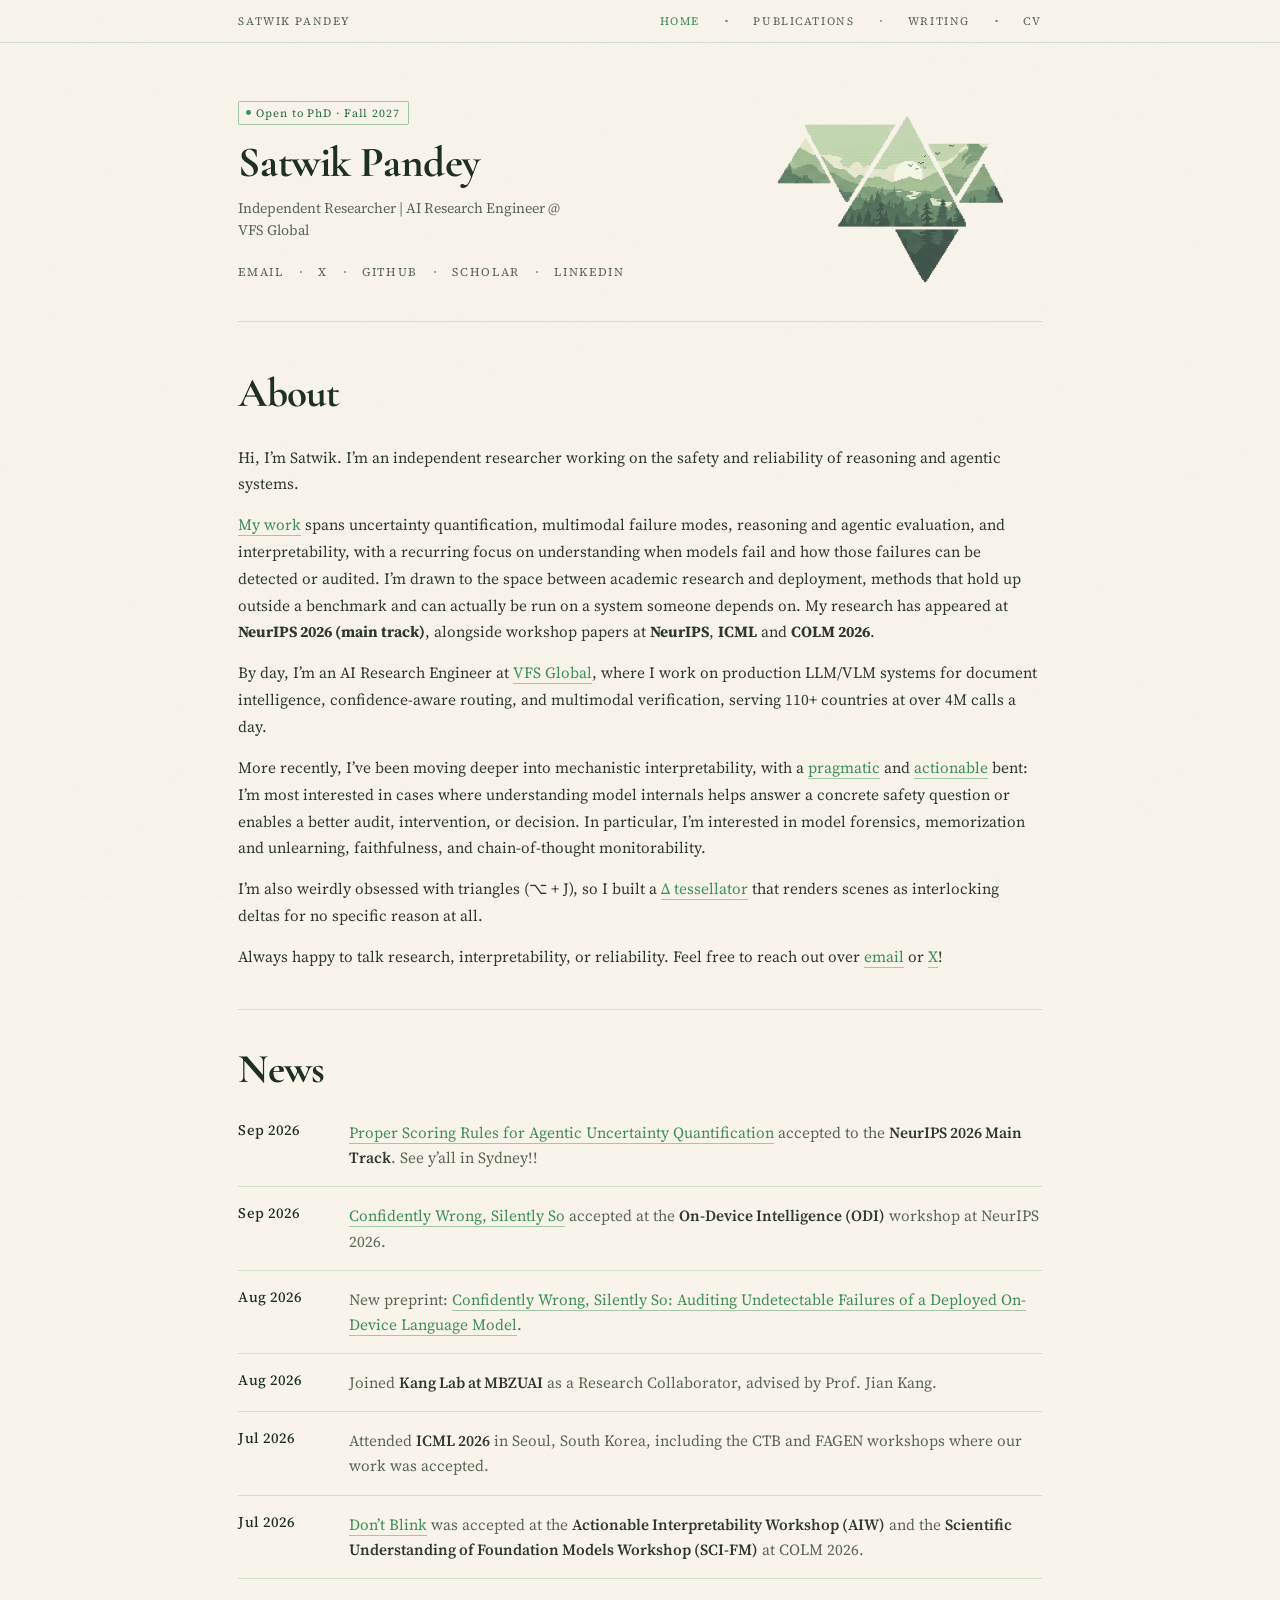
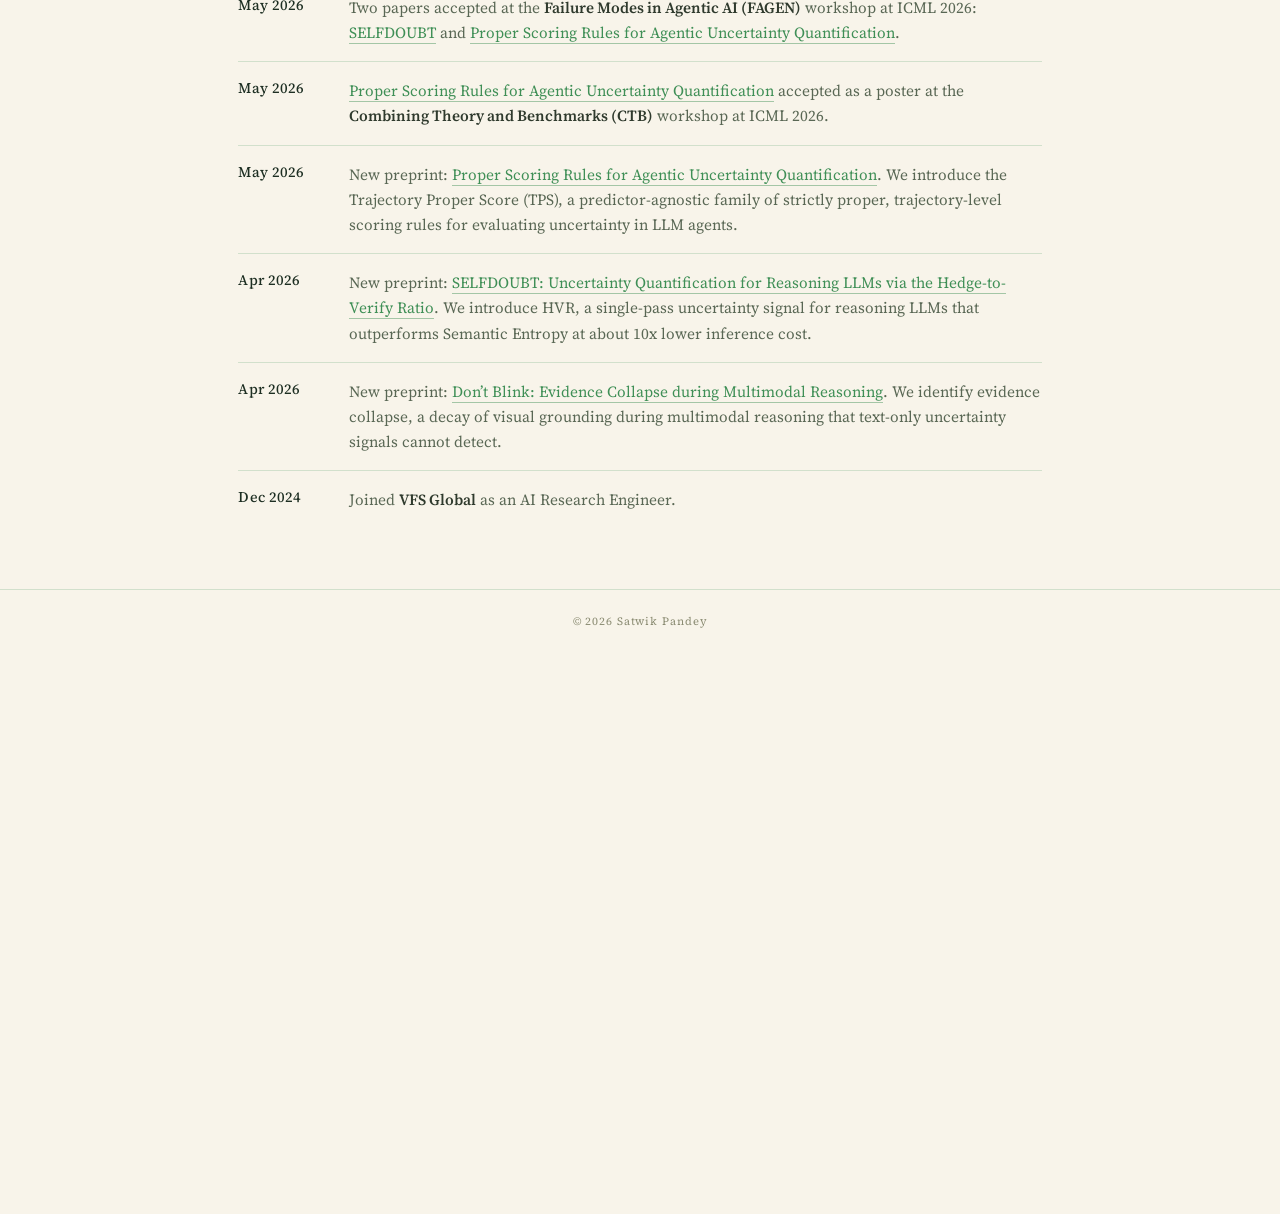
==== commit ec79d1f8: "can we trust a models fogertting" ====
--- a/index.html
+++ b/index.html
@@ -164,6 +164,8 @@
       <a href="index.html" class="active" aria-current="page">Home</a>
       <div class="nav-dot"></div>
       <a href="publications.html">Publications</a>
+      <div class="nav-dot"></div>
+      <a href="blogs.html">Writing</a>
       <div class="nav-dot"></div>
       <a href="cv.html">CV</a>
     </div>
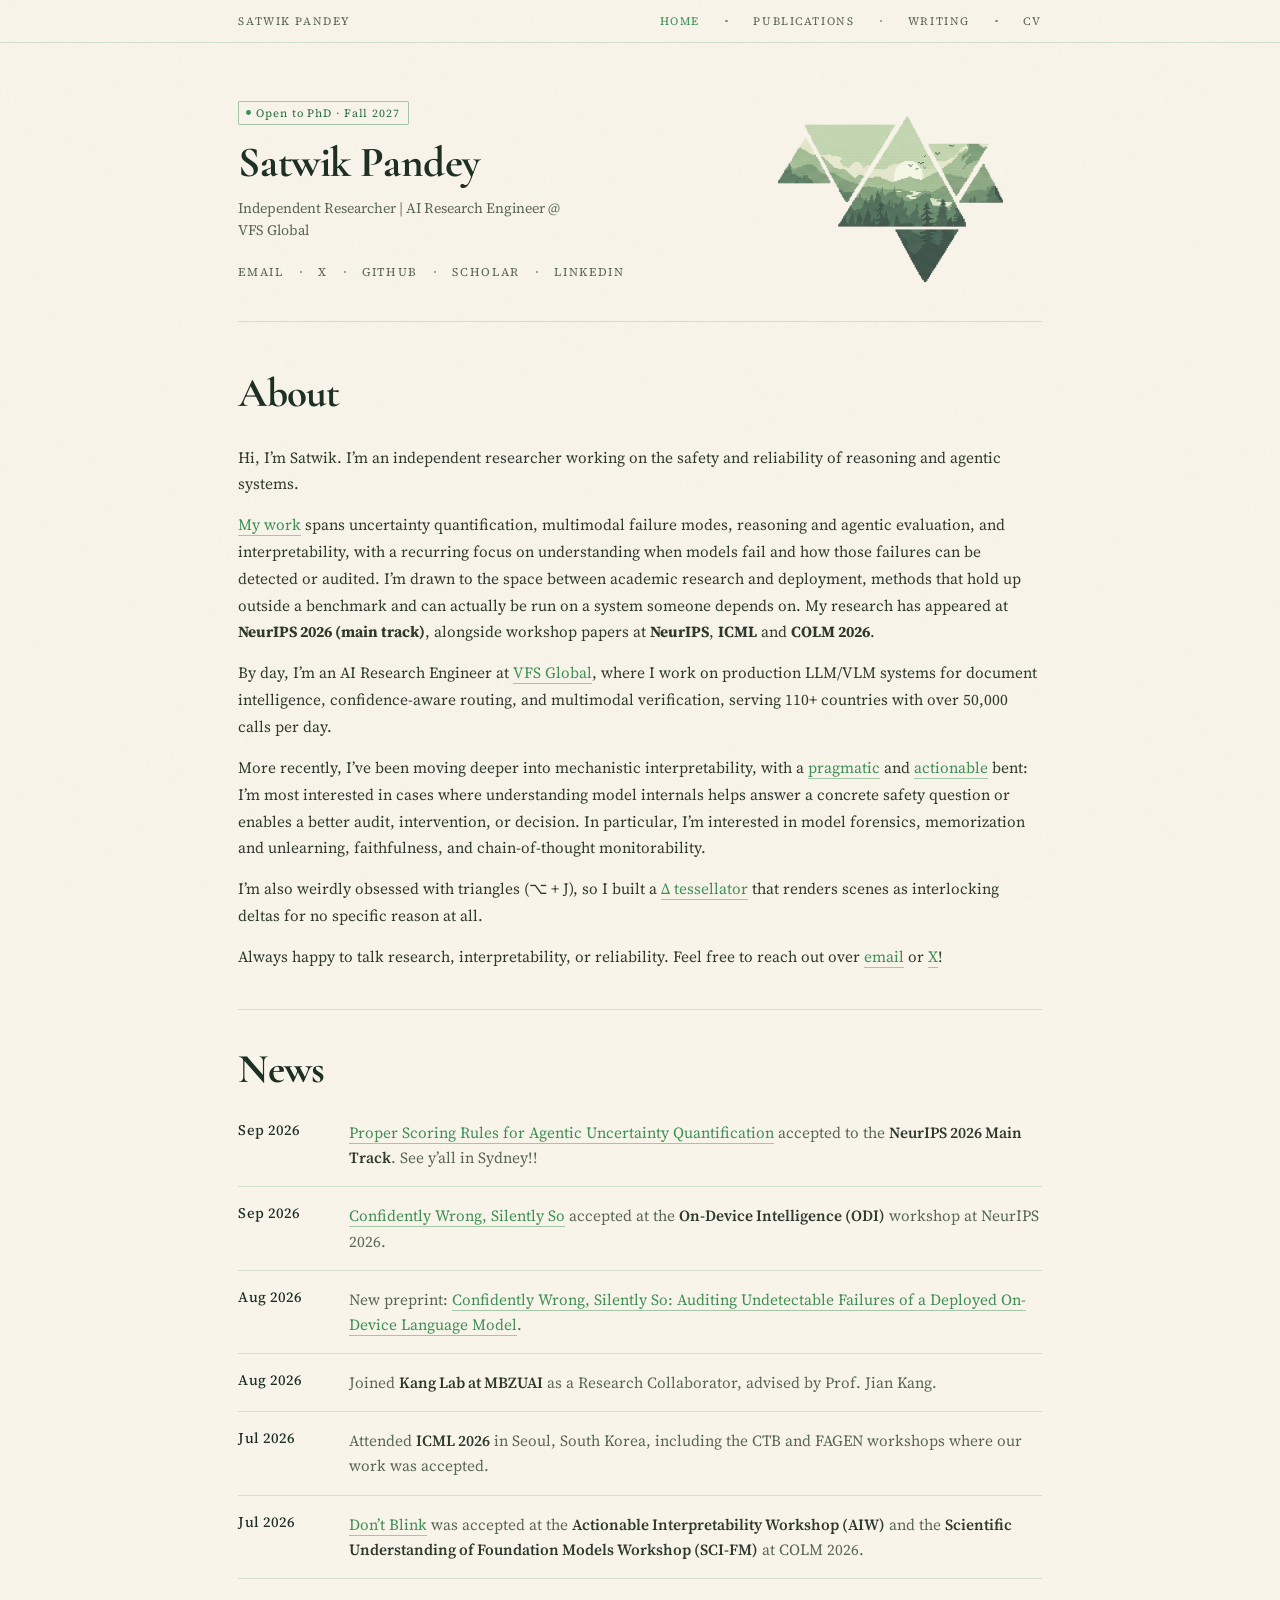
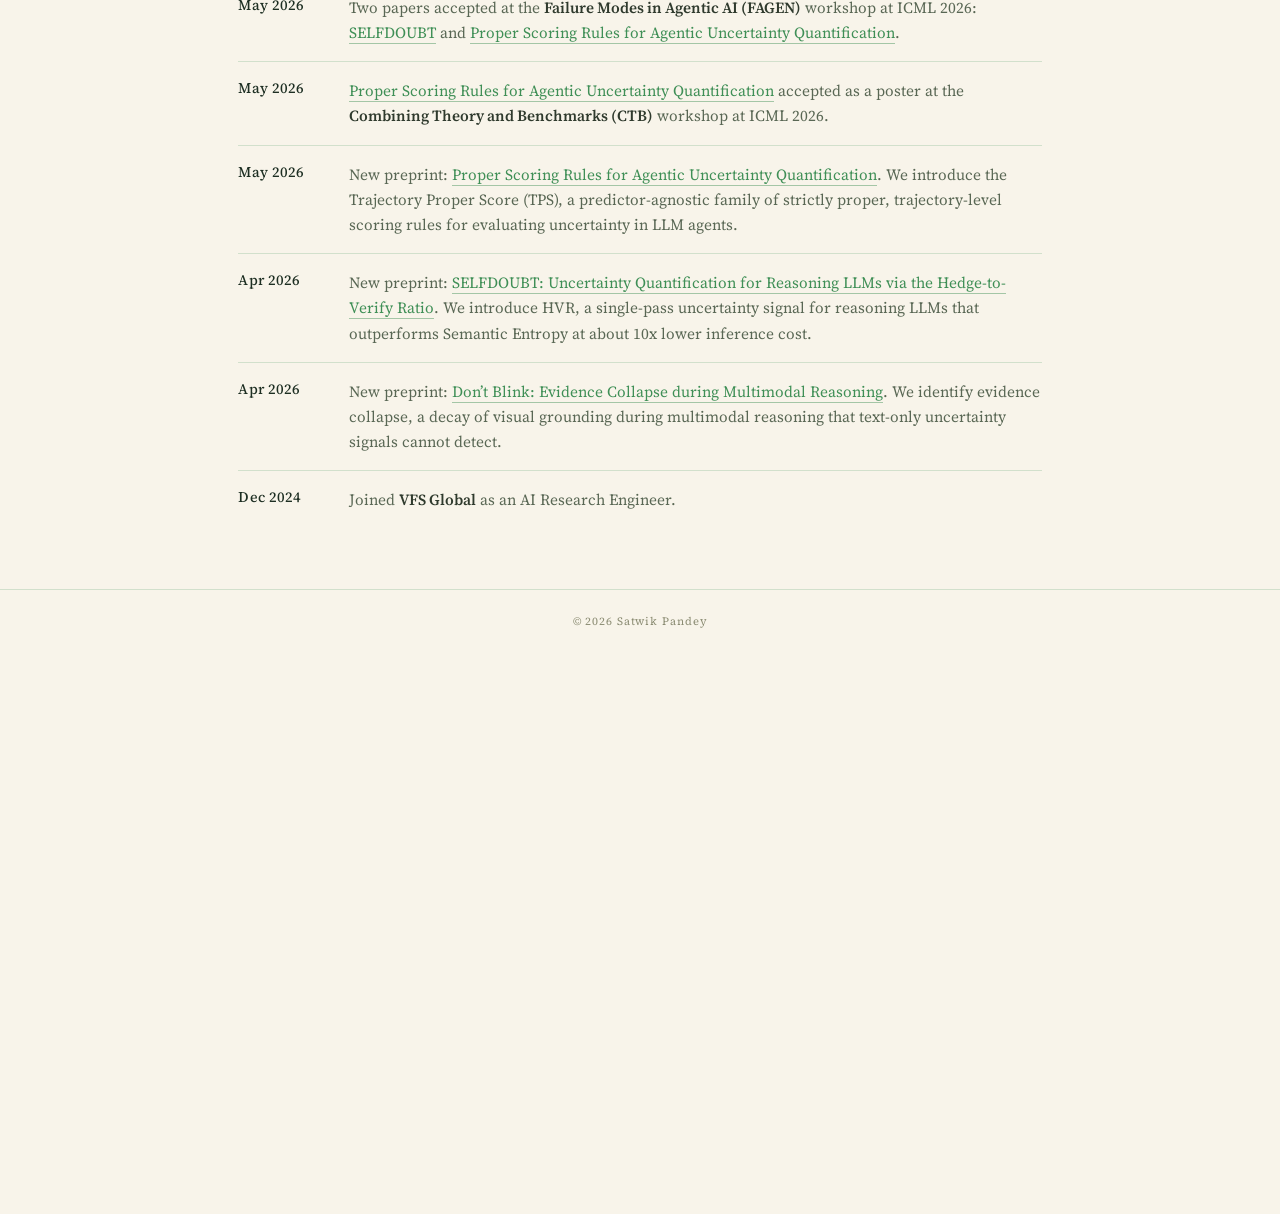
==== commit fd413e2c: "index" ====
--- a/index.html
+++ b/index.html
@@ -206,7 +206,7 @@
       <div class="about-body">
         <p>Hi, I’m Satwik. I’m an independent researcher working on the safety and reliability of reasoning and agentic systems.</p>
         <p><a href="publications.html">My work</a> spans uncertainty quantification, multimodal failure modes, reasoning and agentic evaluation, and interpretability, with a recurring focus on understanding when models fail and how those failures can be detected or audited. I’m drawn to the space between academic research and deployment, methods that hold up outside a benchmark and can actually be run on a system someone depends on. My research has appeared at <strong>NeurIPS 2026 (main track)</strong>, alongside workshop papers at <strong>NeurIPS</strong>, <strong>ICML</strong> and <strong>COLM 2026</strong>.</p>
-        <p>By day, I’m an AI Research Engineer at <a href="https://www.vfsglobal.com/en/general/about.html?from_section=0" target="_blank" rel="noopener">VFS Global</a>, where I work on production LLM/VLM systems for document intelligence, confidence-aware routing, and multimodal verification, serving 110+ countries at over 4M calls a day.</p>
+        <p>By day, I’m an AI Research Engineer at <a href="https://www.vfsglobal.com/en/general/about.html?from_section=0" target="_blank" rel="noopener">VFS Global</a>, where I work on production LLM/VLM systems for document intelligence, confidence-aware routing, and multimodal verification, serving 110+ countries with over 50,000 calls per day.</p>
         <p>More recently, I’ve been moving deeper into mechanistic interpretability, with a <a href="https://www.alignmentforum.org/posts/StENzDcD3kpfGJssR/a-pragmatic-vision-for-interpretability" target="_blank" rel="noopener">pragmatic</a> and <a href="https://actionable-interpretability-guide.github.io/paper.pdf" target="_blank" rel="noopener">actionable</a> bent: I’m most interested in cases where understanding model internals helps answer a concrete safety question or enables a better audit, intervention, or decision. In particular, I’m interested in model forensics, memorization and unlearning, faithfulness, and chain-of-thought monitorability.</p>
         <p>I’m also weirdly obsessed with triangles (⌥ + J), so I built a <a href="triangles.html">∆ tessellator</a> that renders scenes as interlocking deltas for no specific reason at all.</p>
         <p>Always happy to talk research, interpretability, or reliability. Feel free to reach out over <a href="mailto:psatwik2711@gmail.com">email</a> or <a href="https://x.com/ergo_edge" target="_blank" rel="noopener">X</a>!</p>
